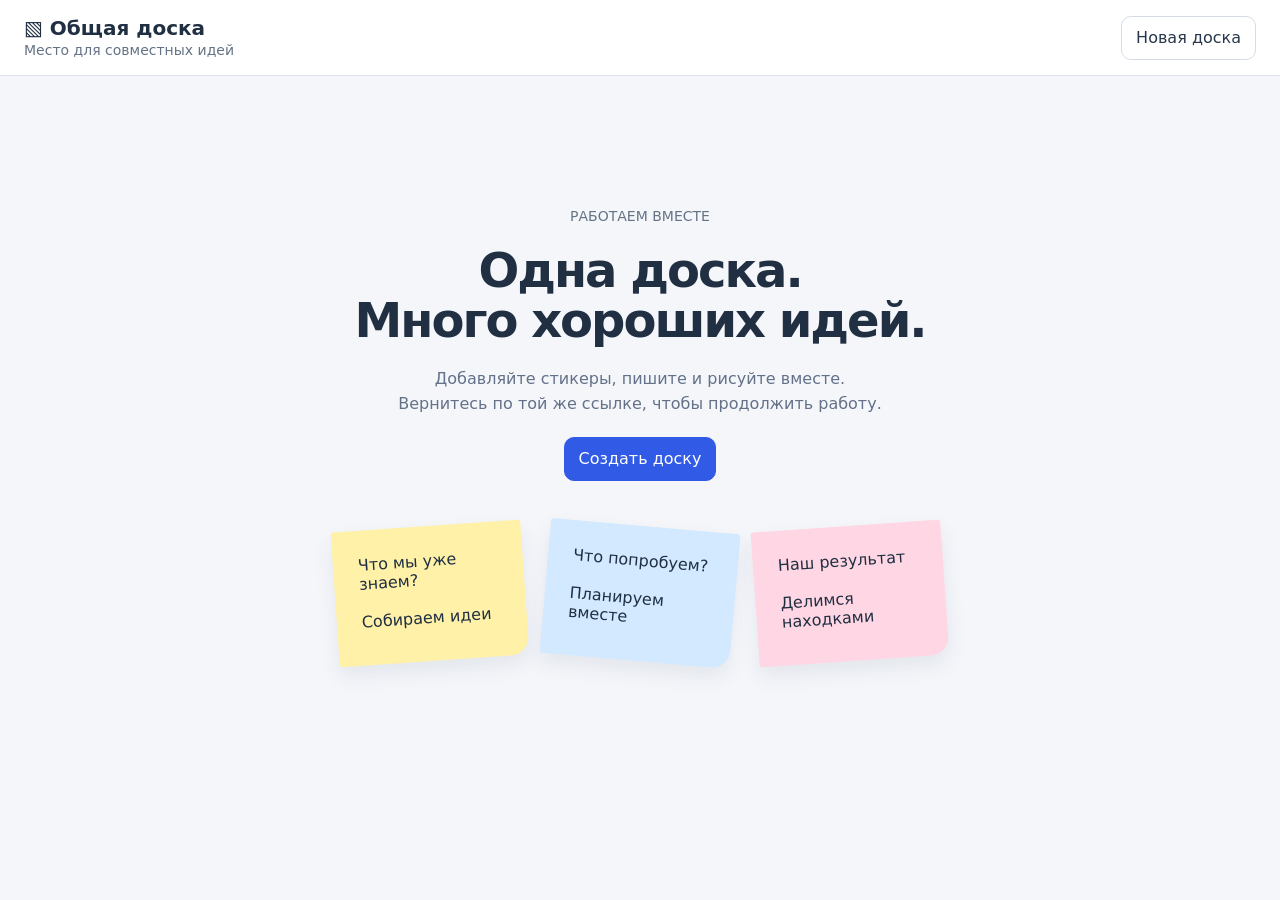
==== obshchaya-doska/index.html @ 19464a66 "Publish shared whiteboard on GitHub Pages" ====
<!doctype html><html lang="ru"><meta charset="utf-8"><meta name="viewport" content="width=device-width,initial-scale=1"><title>Общая доска</title>
<style>
*{box-sizing:border-box}body{margin:0;color:#202f42;background:#f4f6fa;font:16px system-ui,Arial}button,input,textarea{font:inherit}button{cursor:pointer;border:1px solid #d5dce6;border-radius:10px;background:white;color:#27364a;min-height:44px;padding:9px 14px}button:hover{background:#edf2fa}button.active,.primary{background:#315ae7;color:white;border-color:#315ae7}button:focus-visible,a:focus-visible{outline:3px solid #ed9d31;outline-offset:3px}header{height:76px;background:white;border-bottom:1px solid #dce3ec;display:flex;align-items:center;justify-content:space-between;padding:10px 24px;gap:16px}h1{font-size:20px;margin:0}small{font-size:14px;color:#657386}#status{font-size:14px}#tools{position:absolute;z-index:5;top:98px;left:20px;background:white;padding:8px;box-shadow:0 5px 25px #26334a15;border:1px solid #dce3ec;border-radius:15px;display:flex;gap:6px;flex-wrap:wrap;max-width:calc(100% - 40px)}#surface{position:absolute;top:76px;bottom:0;left:0;right:0;overflow:auto;touch-action:none;background-image:radial-gradient(#c9d1e0 1px,transparent 1px);background-size:22px 22px}#world{width:5000px;height:4000px;position:relative;transform-origin:0 0}#objects{position:absolute;inset:0;pointer-events:none}.obj{position:absolute;pointer-events:auto;cursor:grab;user-select:none;white-space:pre-wrap;overflow-wrap:anywhere;line-height:1.4}.obj.note{width:220px;min-height:135px;padding:20px;border-radius:3px 3px 18px 3px;box-shadow:0 6px 12px #17274415;border:1px solid #0000000d}.obj.text{padding:10px;min-width:90px;max-width:360px;font-size:23px}.obj.selected{outline:3px solid #315ae7;outline-offset:4px}.yellow{background:#fff1a8}.pink{background:#ffd7e4}.blue{background:#d3e9ff}.green{background:#d8f1ce}.ink{background:#edf0f6}svg{position:absolute;inset:0;overflow:visible;pointer-events:none}svg path{pointer-events:stroke;cursor:pointer;stroke-linecap:round;stroke-linejoin:round;fill:none}#welcome{max-width:820px;margin:90px auto;padding:40px;text-align:center}#welcome h2{font-size:48px;letter-spacing:-2px;line-height:1.05;margin:20px 0}#welcome p{max-width:500px;margin:20px auto;line-height:1.6;color:#637189}.demo{display:flex;justify-content:center;gap:20px;margin:45px 0}.demo div{padding:25px;width:190px;height:135px;text-align:left;box-shadow:0 10px 20px #20344814;border-radius:3px 3px 18px 3px;transform:rotate(-4deg)}.demo div:nth-child(2){transform:rotate(5deg)}dialog{border:1px solid #d5dce6;border-radius:20px;padding:25px;width:min(470px,95vw);box-shadow:0 20px 100px #16203530}dialog::backdrop{background:#18294466}textarea{width:100%;height:140px;resize:vertical;padding:12px;border:1px solid #aebbd0;border-radius:10px}label{display:block;margin:15px 0}#shareurl{width:100%;padding:12px;border:1px solid #aebbd0;border-radius:8px}.row{display:flex;gap:8px;flex-wrap:wrap;margin-top:16px}.color{width:44px;padding:4px;color:#26364b}#notice{position:fixed;bottom:22px;left:50%;transform:translateX(-50%);background:#25364b;color:white;border-radius:12px;padding:12px 20px;z-index:10;max-width:90vw}#notice:empty{display:none}[hidden]{display:none!important}@media(max-width:650px){header{padding:10px 12px}h1{font-size:17px}header small{display:none}#tools{left:10px;top:88px;gap:4px;max-width:calc(100% - 20px)}#tools button{padding:8px}#welcome{margin-top:30px;padding:22px}#welcome h2{font-size:38px}.demo{gap:10px}.demo div{width:145px}}
</style>
<header><div><h1>▧ Общая доска</h1><small>Место для совместных идей</small></div><span id="status" role="status"></span><div class="row" style="margin:0"><button id="share" hidden>Пригласить</button><button id="new">Новая доска</button></div></header>
<section id="welcome"><small>РАБОТАЕМ ВМЕСТЕ</small><h2>Одна доска.<br>Много хороших идей.</h2><p>Добавляйте стикеры, пишите и рисуйте вместе. Вернитесь по той же ссылке, чтобы продолжить работу.</p><button id="start" class="primary">Создать доску</button><div class="demo" aria-hidden="true"><div class="yellow">Что мы уже знаем?<br><br>Собираем идеи</div><div class="blue">Что попробуем?<br><br>Планируем вместе</div><div class="pink">Наш результат<br><br>Делимся находками</div></div><div id="recent"></div></section>
<div id="surface" hidden><div id="world"><svg id="drawing" width="5000" height="4000" aria-label="Рисунки"></svg><div id="objects"></div></div></div>
<nav id="tools" aria-label="Инструменты доски" hidden><button data-mode="select" class="active">Выбор</button><button data-mode="note">Стикер</button><button data-mode="text">Текст</button><button data-mode="pen">Перо</button><button data-mode="hand">Рука</button><button id="color" class="yellow" title="Цвет следующего объекта">Цвет</button><button id="edit" disabled>Изменить</button><button id="del" disabled>Удалить</button><button id="export">Скачать копию</button></nav>
<dialog id="editor"><form id="editform"><h2 id="editor-title">Стикер</h2><label>Текст<textarea id="text" maxlength="5000" required></textarea></label><label>Цвет</label><div class="row" id="colors"></div><div class="row"><button class="primary">Сохранить</button><button type="button" id="cancel">Отмена</button></div><p id="error" role="status"></p></form></dialog>
<dialog id="invite"><h2>Пригласить на доску</h2><p>Любой, у кого есть ссылка, сможет редактировать эту доску.</p><input id="shareurl" readonly aria-label="Ссылка на доску"><div class="row"><button id="copy">Скопировать</button><button id="close">Закрыть</button></div><p id="copystatus" role="status"></p></dialog><div id="notice" role="status"></div>
<script>
const $=id=>document.getElementById(id),colors=['yellow','pink','blue','green','ink'];let board=new URLSearchParams(location.search).get('board'),objects=new Map(),selected=null,mode='select',color='yellow',draft=null,drag=null,busy=new Set(),polling=false,noticeTimer;
function notice(text){$('notice').textContent=text;clearTimeout(noticeTimer);noticeTimer=setTimeout(()=>$('notice').textContent='',6000)}
async function api(path,options){const r=await fetch('https://obshchaya-doska-maks.edgybramble.chatgpt.site/api/boards'+path,options);let j;try{j=await r.json()}catch{throw Error('Не удалось связаться с сервером')}if(!r.ok){const err=Error(j.error||'Ошибка сервера');err.status=r.status;throw err}return j}
function status(t){$('status').textContent=t}
function setMode(m){mode=m;document.querySelectorAll('[data-mode]').forEach(b=>b.classList.toggle('active',b.dataset.mode===m));$('surface').style.cursor=m==='hand'?'grab':m==='pen'?'crosshair':'default'}
function pick(id){selected=id;$('edit').disabled=!id||objects.get(id)?.data.type==='stroke';$('del').disabled=!id;paint()}
function paint(){const layer=$('objects'),svg=$('drawing');layer.replaceChildren();svg.replaceChildren();for(const [id,o] of objects){if(o.deleted)continue;const d=o.data;if(d.type==='stroke'){const p=document.createElementNS('http://www.w3.org/2000/svg','path');p.setAttribute('d',d.points.map((v,i)=>(i?'L':'M')+(v[0]+d.x)+' '+(v[1]+d.y)).join(' '));p.setAttribute('stroke',({yellow:'#c69316',pink:'#cf4b7d',blue:'#315ae7',green:'#368257',ink:'#25364b'})[d.color]);p.setAttribute('stroke-width',selected===id?'7':'4');p.dataset.id=id;svg.append(p);continue}const el=document.createElement('div');el.className='obj '+d.type+' '+d.color+(selected===id?' selected':'');el.style.left=d.x+'px';el.style.top=d.y+'px';el.textContent=d.text;el.dataset.id=id;el.tabIndex=0;el.setAttribute('aria-label',d.type==='note'?'Стикер. '+d.text:'Текст. '+d.text);layer.append(el)}}
async function refresh(){if(!board||polling)return;polling=true;try{const j=await api('/'+board);for(const o of j.objects){if(!busy.has(o.id)&&drag?.id!==o.id)objects.set(o.id,o)}paint();status(busy.size?'Сохраняем…':'Все изменения сохранены')}catch(err){status('Нет связи');notice(err.message)}finally{polling=false}}
async function put(o){if(busy.has(o.id))return false;busy.add(o.id);status('Сохраняем…');try{const j=await api('/'+board+'/objects/'+o.id,{method:'PUT',headers:{'Content-Type':'application/json'},body:JSON.stringify(o)});objects.set(o.id,{...o,version:j.version});status('Все изменения сохранены');return true}catch(err){notice(err.message);status('Не сохранено');return false}finally{busy.delete(o.id);await refresh()}}
function pos(ev){const r=$('world').getBoundingClientRect();return [Math.round(ev.clientX-r.left),Math.round(ev.clientY-r.top)]}
function openEdit(o){draft=structuredClone(o);$('text').value=o.data.text;drawColors();$('error').textContent='';$('editor-title').textContent=o.data.type==='note'?'Стикер':'Текст';$('editor').showModal();$('text').focus()}
function drawColors(){$('colors').replaceChildren();for(const c of colors){const b=document.createElement('button');b.type='button';b.textContent=({yellow:'Жёлтый',pink:'Розовый',blue:'Голубой',green:'Зелёный',ink:'Серый'})[c];b.className=c;b.setAttribute('aria-pressed',draft.data.color===c);b.onclick=()=>{draft.data.color=c;drawColors()};$('colors').append(b)}}
document.querySelectorAll('[data-mode]').forEach(b=>b.onclick=()=>setMode(b.dataset.mode));
$('color').onclick=()=>{color=colors[(colors.indexOf(color)+1)%colors.length];$('color').className=color};
async function create(){try{status('Создаём…');const j=await api('',{method:'POST'});location.href='?board='+j.id}catch(e){notice(e.message);status('Не удалось создать')}}
$('start').onclick=create;$('new').onclick=create;
$('surface').addEventListener('pointerdown',ev=>{if(ev.button!==0)return;const [x,y]=pos(ev),id=ev.target.closest('[data-id]')?.dataset.id;
 if(mode==='hand'){drag={pan:true,sx:ev.clientX,sy:ev.clientY,left:$('surface').scrollLeft,top:$('surface').scrollTop};$('surface').setPointerCapture(ev.pointerId);return}
 if(mode==='pen'){drag={pen:true,points:[[x,y]]};$('surface').setPointerCapture(ev.pointerId);return}
 if(mode==='note'||mode==='text'){openEdit({id:crypto.randomUUID(),version:0,deleted:0,data:{type:mode,x,y,text:'',color,points:[]}});return}
 if(id){pick(id);const o=objects.get(id);if(busy.has(id))return;drag={id,start:[x,y],original:structuredClone(o)};$('surface').setPointerCapture(ev.pointerId)}else pick(null)
});
$('surface').addEventListener('pointermove',ev=>{if(!drag)return;const [x,y]=pos(ev);if(drag.pan){$('surface').scrollLeft=drag.left+drag.sx-ev.clientX;$('surface').scrollTop=drag.top+drag.sy-ev.clientY;return}if(drag.pen){if(drag.points.length>=3000)return;const p=drag.points.at(-1);if(Math.hypot(p[0]-x,p[1]-y)<3)return;drag.points.push([x,y]);paint();const line=document.createElementNS('http://www.w3.org/2000/svg','path');line.setAttribute('d',drag.points.map((p,i)=>(i?'L':'M')+p.join(' ')).join(' '));line.setAttribute('stroke','#315ae7');line.setAttribute('stroke-width','4');$('drawing').append(line);return}const o=structuredClone(drag.original);o.data.x+=x-drag.start[0];o.data.y+=y-drag.start[1];objects.set(o.id,o);paint()});
async function release(cancel){if(!drag)return;const d=drag;drag=null;if(d.pan)return;if(d.pen){if(!cancel&&d.points.length>1)await put({id:crypto.randomUUID(),version:0,deleted:0,data:{type:'stroke',x:0,y:0,points:d.points,text:'',color}});return}const o=objects.get(d.id);if(cancel){objects.set(d.id,d.original);paint();return}if(o.data.x!==d.original.data.x||o.data.y!==d.original.data.y)await put(o)}
$('surface').addEventListener('pointerup',()=>release(false));$('surface').addEventListener('pointercancel',()=>release(true));
$('surface').addEventListener('dblclick',ev=>{const id=ev.target.closest('[data-id]')?.dataset.id;if(id&&objects.get(id).data.type!=='stroke')openEdit(objects.get(id))});
$('objects').addEventListener('keydown',ev=>{const o=objects.get(ev.target.dataset.id);if(!o)return;if(ev.key==='Enter'){openEdit(o);return}const move={ArrowLeft:[-10,0],ArrowRight:[10,0],ArrowUp:[0,-10],ArrowDown:[0,10]}[ev.key];if(move){ev.preventDefault();const n=structuredClone(o);n.data.x+=move[0];n.data.y+=move[1];put(n)}});
$('edit').onclick=()=>{if(selected)openEdit(objects.get(selected))};$('del').onclick=async()=>{if(selected){const o={...objects.get(selected),deleted:1};await put(o);pick(null)}};
$('editform').onsubmit=async ev=>{ev.preventDefault();draft.data.text=$('text').value;const submit=ev.submitter;submit.disabled=true;const ok=await put(draft);submit.disabled=false;if(ok){$('editor').close();setMode('select')}else $('error').textContent='Текст сохранён в этом окне. Скопируй его перед закрытием или повтори сохранение.'};
$('cancel').onclick=()=>$('editor').close();
$('share').onclick=()=>{$('shareurl').value=location.href;$('invite').showModal()};$('close').onclick=()=>$('invite').close();$('copy').onclick=async()=>{try{await navigator.clipboard.writeText(location.href);$('copystatus').textContent='Ссылка скопирована'}catch{$('shareurl').select();$('copystatus').textContent='Скопируй выделенную ссылку'}};
$('export').onclick=()=>{const a=document.createElement('a'),url=URL.createObjectURL(new Blob([JSON.stringify({board,objects:[...objects.values()]},null,2)],{type:'application/json'}));a.href=url;a.download='board.json';a.click();setTimeout(()=>URL.revokeObjectURL(url),1000)};
if(board&&/^[a-f0-9-]{36}$/.test(board)){$('welcome').hidden=true;$('surface').hidden=false;$('tools').hidden=false;$('share').hidden=false;try{localStorage.setItem('last-board',board)}catch{}refresh();setInterval(refresh,1200)}else{board=null;try{const id=localStorage.getItem('last-board');if(/^[a-f0-9-]{36}$/.test(id)){const a=document.createElement('a');a.href='?board='+id;a.textContent='Вернуться к последней доске';$('recent').append(a)}}catch{}}
</script></html>
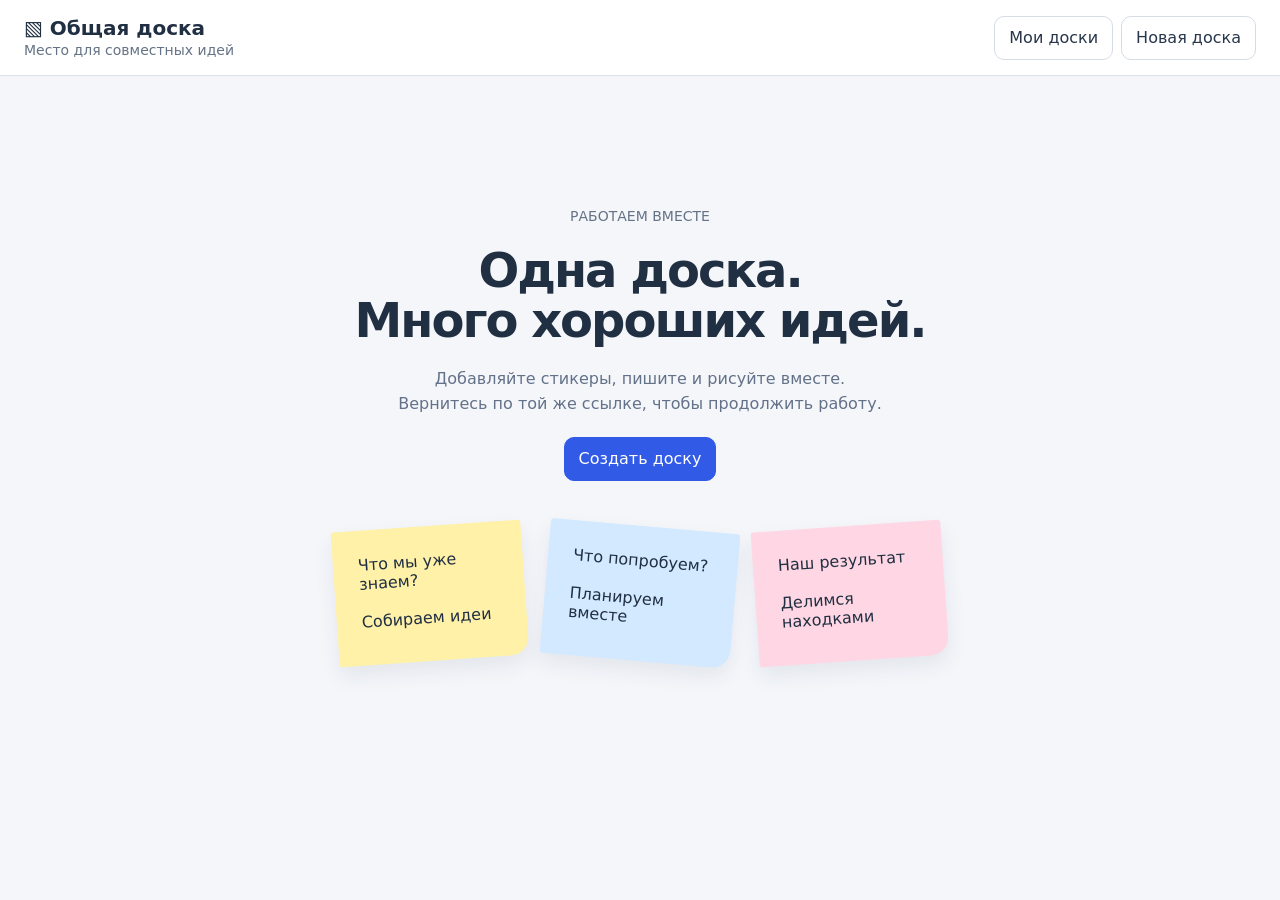
==== commit b03ff8aa: "Add board workspace, drawing tools, paste, undo and zoom" ====
--- a/obshchaya-doska/index.html
+++ b/obshchaya-doska/index.html
@@ -1,45 +1,322 @@
 <!doctype html><html lang="ru"><meta charset="utf-8"><meta name="viewport" content="width=device-width,initial-scale=1"><title>Общая доска</title>
 <style>
 *{box-sizing:border-box}body{margin:0;color:#202f42;background:#f4f6fa;font:16px system-ui,Arial}button,input,textarea{font:inherit}button{cursor:pointer;border:1px solid #d5dce6;border-radius:10px;background:white;color:#27364a;min-height:44px;padding:9px 14px}button:hover{background:#edf2fa}button.active,.primary{background:#315ae7;color:white;border-color:#315ae7}button:focus-visible,a:focus-visible{outline:3px solid #ed9d31;outline-offset:3px}header{height:76px;background:white;border-bottom:1px solid #dce3ec;display:flex;align-items:center;justify-content:space-between;padding:10px 24px;gap:16px}h1{font-size:20px;margin:0}small{font-size:14px;color:#657386}#status{font-size:14px}#tools{position:absolute;z-index:5;top:98px;left:20px;background:white;padding:8px;box-shadow:0 5px 25px #26334a15;border:1px solid #dce3ec;border-radius:15px;display:flex;gap:6px;flex-wrap:wrap;max-width:calc(100% - 40px)}#surface{position:absolute;top:76px;bottom:0;left:0;right:0;overflow:auto;touch-action:none;background-image:radial-gradient(#c9d1e0 1px,transparent 1px);background-size:22px 22px}#world{width:5000px;height:4000px;position:relative;transform-origin:0 0}#objects{position:absolute;inset:0;pointer-events:none}.obj{position:absolute;pointer-events:auto;cursor:grab;user-select:none;white-space:pre-wrap;overflow-wrap:anywhere;line-height:1.4}.obj.note{width:220px;min-height:135px;padding:20px;border-radius:3px 3px 18px 3px;box-shadow:0 6px 12px #17274415;border:1px solid #0000000d}.obj.text{padding:10px;min-width:90px;max-width:360px;font-size:23px}.obj.selected{outline:3px solid #315ae7;outline-offset:4px}.yellow{background:#fff1a8}.pink{background:#ffd7e4}.blue{background:#d3e9ff}.green{background:#d8f1ce}.ink{background:#edf0f6}svg{position:absolute;inset:0;overflow:visible;pointer-events:none}svg path{pointer-events:stroke;cursor:pointer;stroke-linecap:round;stroke-linejoin:round;fill:none}#welcome{max-width:820px;margin:90px auto;padding:40px;text-align:center}#welcome h2{font-size:48px;letter-spacing:-2px;line-height:1.05;margin:20px 0}#welcome p{max-width:500px;margin:20px auto;line-height:1.6;color:#637189}.demo{display:flex;justify-content:center;gap:20px;margin:45px 0}.demo div{padding:25px;width:190px;height:135px;text-align:left;box-shadow:0 10px 20px #20344814;border-radius:3px 3px 18px 3px;transform:rotate(-4deg)}.demo div:nth-child(2){transform:rotate(5deg)}dialog{border:1px solid #d5dce6;border-radius:20px;padding:25px;width:min(470px,95vw);box-shadow:0 20px 100px #16203530}dialog::backdrop{background:#18294466}textarea{width:100%;height:140px;resize:vertical;padding:12px;border:1px solid #aebbd0;border-radius:10px}label{display:block;margin:15px 0}#shareurl{width:100%;padding:12px;border:1px solid #aebbd0;border-radius:8px}.row{display:flex;gap:8px;flex-wrap:wrap;margin-top:16px}.color{width:44px;padding:4px;color:#26364b}#notice{position:fixed;bottom:22px;left:50%;transform:translateX(-50%);background:#25364b;color:white;border-radius:12px;padding:12px 20px;z-index:10;max-width:90vw}#notice:empty{display:none}[hidden]{display:none!important}@media(max-width:650px){header{padding:10px 12px}h1{font-size:17px}header small{display:none}#tools{left:10px;top:88px;gap:4px;max-width:calc(100% - 20px)}#tools button{padding:8px}#welcome{margin-top:30px;padding:22px}#welcome h2{font-size:38px}.demo{gap:10px}.demo div{width:145px}}
+#extent{position:relative;width:5000px;height:4000px;overflow:hidden}
+.obj.image{line-height:0;border-radius:6px;box-shadow:0 4px 14px #17274422}
+.obj.image img{display:block;width:100%;height:auto;border-radius:inherit;pointer-events:none}
+.zoom{display:flex;gap:2px}
+.zoom button{min-width:44px}
+#preview{pointer-events:none}
+#dashboard{width:min(920px,calc(100% - 36px));margin:48px auto}
+#dashboard h2{font-size:2rem}
+#dashboard input,#key-value,#rename-title{min-height:44px;padding:8px 10px;border:1px solid #aebbd0;border-radius:9px;max-width:100%;margin-right:6px}
+#key-value{width:100%}
+#board-list{display:grid;grid-template-columns:repeat(auto-fit,minmax(200px,1fr));gap:12px;margin:24px 0}
+.board-card{display:grid;gap:10px;padding:16px;background:#fff;border:1px solid #d5dce6;border-radius:14px}
+.board-card a{color:#2449b8;overflow-wrap:anywhere;min-height:30px}
 </style>
-<header><div><h1>▧ Общая доска</h1><small>Место для совместных идей</small></div><span id="status" role="status"></span><div class="row" style="margin:0"><button id="share" hidden>Пригласить</button><button id="new">Новая доска</button></div></header>
+<header><div><h1>▧ Общая доска</h1><small>Место для совместных идей</small></div><span id="status" role="status"></span><div class="row" style="margin:0"><button id="share" hidden>Пригласить</button><button id="dashboard-link">Мои доски</button><button id="new">Новая доска</button></div></header>
 <section id="welcome"><small>РАБОТАЕМ ВМЕСТЕ</small><h2>Одна доска.<br>Много хороших идей.</h2><p>Добавляйте стикеры, пишите и рисуйте вместе. Вернитесь по той же ссылке, чтобы продолжить работу.</p><button id="start" class="primary">Создать доску</button><div class="demo" aria-hidden="true"><div class="yellow">Что мы уже знаем?<br><br>Собираем идеи</div><div class="blue">Что попробуем?<br><br>Планируем вместе</div><div class="pink">Наш результат<br><br>Делимся находками</div></div><div id="recent"></div></section>
-<div id="surface" hidden><div id="world"><svg id="drawing" width="5000" height="4000" aria-label="Рисунки"></svg><div id="objects"></div></div></div>
-<nav id="tools" aria-label="Инструменты доски" hidden><button data-mode="select" class="active">Выбор</button><button data-mode="note">Стикер</button><button data-mode="text">Текст</button><button data-mode="pen">Перо</button><button data-mode="hand">Рука</button><button id="color" class="yellow" title="Цвет следующего объекта">Цвет</button><button id="edit" disabled>Изменить</button><button id="del" disabled>Удалить</button><button id="export">Скачать копию</button></nav>
+<main id="dashboard" hidden>
+ <h2>Мои доски</h2>
+ <p id="account-status" role="status"></p>
+ <section id="signed-out">
+  <button id="create-account" class="primary">Создать кабинет</button>
+  <form id="login-form"><label for="account-key">Уже есть ключ доступа?</label><input id="account-key" autocomplete="off" spellcheck="false" required placeholder="Вставить ключ доступа" maxlength="64"><button>Войти</button></form>
+ </section>
+ <section id="signed-in" hidden>
+  <form id="new-board-form"><label for="board-title">Название новой доски</label><input id="board-title" required maxlength="80" placeholder="Например, план занятия"><button class="primary">Создать доску</button></form>
+  <div id="board-list"></div>
+  <div class="row"><button id="show-key">Ключ доступа</button><button id="logout">Выйти</button></div>
+ </section>
+</main>
+<dialog id="key-dialog"><h2>Ключ доступа</h2><p>Сохрани его для входа с другого устройства. Ключ даёт доступ к списку твоих досок.</p><input id="key-value" readonly aria-label="Ключ доступа"><div class="row"><button id="copy-key">Скопировать</button><button id="close-key">Закрыть</button></div><p id="key-status" role="status"></p></dialog>
+<dialog id="rename-dialog"><form id="rename-form"><label for="rename-title">Новое название доски</label><input id="rename-title" maxlength="80" required><div class="row"><button class="primary">Сохранить</button><button id="cancel-rename" type="button">Отмена</button></div></form></dialog>
+<div id="surface" hidden><div id="extent"><div id="world"><svg id="drawing" width="5000" height="4000" aria-label="Рисунки"></svg><div id="objects"></div></div></div></div>
+<nav id="tools" aria-label="Инструменты доски" hidden><button data-mode="select" class="active">Выбор</button><button data-mode="note">Стикер</button><button data-mode="text">Текст</button><button data-mode="pencil">Карандаш</button><button data-mode="pen">Перо</button><button data-mode="eraser">Ластик</button><button data-mode="hand">Рука</button><button id="color" class="yellow" title="Цвет следующего объекта">Цвет</button><button id="edit" disabled>Изменить</button><button id="del" disabled>Удалить</button><button id="image">Картинка</button><input id="image-file" type="file" accept="image/*" hidden><button id="undo" title="Ctrl+Z" disabled>Отменить</button><div class="zoom"><button id="zoom-out" aria-label="Уменьшить масштаб">−</button><button id="zoom-reset" aria-label="Сбросить масштаб">100%</button><button id="zoom-in" aria-label="Увеличить масштаб">+</button></div><button id="export">Скачать копию</button></nav>
 <dialog id="editor"><form id="editform"><h2 id="editor-title">Стикер</h2><label>Текст<textarea id="text" maxlength="5000" required></textarea></label><label>Цвет</label><div class="row" id="colors"></div><div class="row"><button class="primary">Сохранить</button><button type="button" id="cancel">Отмена</button></div><p id="error" role="status"></p></form></dialog>
 <dialog id="invite"><h2>Пригласить на доску</h2><p>Любой, у кого есть ссылка, сможет редактировать эту доску.</p><input id="shareurl" readonly aria-label="Ссылка на доску"><div class="row"><button id="copy">Скопировать</button><button id="close">Закрыть</button></div><p id="copystatus" role="status"></p></dialog><div id="notice" role="status"></div>
 <script>
 const $=id=>document.getElementById(id),colors=['yellow','pink','blue','green','ink'];let board=new URLSearchParams(location.search).get('board'),objects=new Map(),selected=null,mode='select',color='yellow',draft=null,drag=null,busy=new Set(),polling=false,noticeTimer;
 function notice(text){$('notice').textContent=text;clearTimeout(noticeTimer);noticeTimer=setTimeout(()=>$('notice').textContent='',6000)}
-async function api(path,options){const r=await fetch('https://obshchaya-doska-maks.edgybramble.chatgpt.site/api/boards'+path,options);let j;try{j=await r.json()}catch{throw Error('Не удалось связаться с сервером')}if(!r.ok){const err=Error(j.error||'Ошибка сервера');err.status=r.status;throw err}return j}
+async function api(path,options,endpoint='/api/boards'){const r=await fetch('https://obshchaya-doska-maks.edgybramble.chatgpt.site'+endpoint+path,options);let j;try{j=await r.json()}catch{throw Error('Не удалось связаться с сервером')}if(!r.ok){const err=Error(j.error||'Ошибка сервера');err.status=r.status;throw err}return j}
 function status(t){$('status').textContent=t}
-function setMode(m){mode=m;document.querySelectorAll('[data-mode]').forEach(b=>b.classList.toggle('active',b.dataset.mode===m));$('surface').style.cursor=m==='hand'?'grab':m==='pen'?'crosshair':'default'}
-function pick(id){selected=id;$('edit').disabled=!id||objects.get(id)?.data.type==='stroke';$('del').disabled=!id;paint()}
-function paint(){const layer=$('objects'),svg=$('drawing');layer.replaceChildren();svg.replaceChildren();for(const [id,o] of objects){if(o.deleted)continue;const d=o.data;if(d.type==='stroke'){const p=document.createElementNS('http://www.w3.org/2000/svg','path');p.setAttribute('d',d.points.map((v,i)=>(i?'L':'M')+(v[0]+d.x)+' '+(v[1]+d.y)).join(' '));p.setAttribute('stroke',({yellow:'#c69316',pink:'#cf4b7d',blue:'#315ae7',green:'#368257',ink:'#25364b'})[d.color]);p.setAttribute('stroke-width',selected===id?'7':'4');p.dataset.id=id;svg.append(p);continue}const el=document.createElement('div');el.className='obj '+d.type+' '+d.color+(selected===id?' selected':'');el.style.left=d.x+'px';el.style.top=d.y+'px';el.textContent=d.text;el.dataset.id=id;el.tabIndex=0;el.setAttribute('aria-label',d.type==='note'?'Стикер. '+d.text:'Текст. '+d.text);layer.append(el)}}
-async function refresh(){if(!board||polling)return;polling=true;try{const j=await api('/'+board);for(const o of j.objects){if(!busy.has(o.id)&&drag?.id!==o.id)objects.set(o.id,o)}paint();status(busy.size?'Сохраняем…':'Все изменения сохранены')}catch(err){status('Нет связи');notice(err.message)}finally{polling=false}}
-async function put(o){if(busy.has(o.id))return false;busy.add(o.id);status('Сохраняем…');try{const j=await api('/'+board+'/objects/'+o.id,{method:'PUT',headers:{'Content-Type':'application/json'},body:JSON.stringify(o)});objects.set(o.id,{...o,version:j.version});status('Все изменения сохранены');return true}catch(err){notice(err.message);status('Не сохранено');return false}finally{busy.delete(o.id);await refresh()}}
-function pos(ev){const r=$('world').getBoundingClientRect();return [Math.round(ev.clientX-r.left),Math.round(ev.clientY-r.top)]}
+function setMode(m){mode=m;document.querySelectorAll('[data-mode]').forEach(b=>b.classList.toggle('active',b.dataset.mode===m));$('surface').style.cursor=m==='hand'?'grab':['pen','pencil','eraser'].includes(m)?'crosshair':'default'}
+function pick(id){selected=id;$('edit').disabled=!['note','text'].includes(objects.get(id)?.data.type);$('del').disabled=!id;paint()}
+function paint(){const layer=$('objects'),svg=$('drawing');layer.replaceChildren();svg.replaceChildren();for(const [id,o] of objects){if(o.deleted)continue;const d=o.data;if(d.type==='stroke'){const p=document.createElementNS('http://www.w3.org/2000/svg','path');p.setAttribute('d',strokePath(d.points,d.x,d.y));p.setAttribute('stroke',({yellow:'#c69316',pink:'#cf4b7d',blue:'#315ae7',green:'#368257',ink:'#25364b'})[d.color]);p.setAttribute('stroke-width',selected===id?'7':String(strokeWidths[d.tool]||4));p.dataset.id=id;svg.append(p);continue}const el=document.createElement('div');el.className='obj '+d.type+' '+d.color+(selected===id?' selected':'');el.style.left=d.x+'px';el.style.top=d.y+'px';if(d.type==='image'){
+  const img=document.createElement('img');
+  img.src=d.src;img.alt='Изображение на доске';img.draggable=false;
+  el.style.width=d.width+'px';el.append(img);
+ }else el.textContent=d.text;
+ el.dataset.id=id;el.tabIndex=0;el.setAttribute('aria-label',d.type==='image'?'Изображение':d.type==='note'?'Стикер. '+d.text:'Текст. '+d.text);layer.append(el)}}
+async function refresh(){if(!board||polling)return;polling=true;try{const j=await api('/'+board);let changed=false;
+ for(const o of j.objects){
+  if(busy.has(o.id)||drag?.id===o.id||(objects.get(o.id)?.version??0)>=o.version)continue;
+  objects.set(o.id,o);changed=true;
+ }
+ if(changed&&!drag?.pen){if(objects.get(selected)?.deleted)pick(null);else paint();}status(busy.size?'Сохраняем…':'Все изменения сохранены')}catch(err){status('Нет связи');notice(err.message)}finally{polling=false}}
+async function put(o,{remember=true,previous=objects.get(o.id)}={}){if(busy.has(o.id))return false;busy.add(o.id);status('Сохраняем…');try{const j=await api('/'+board+'/objects/'+o.id,{method:'PUT',headers:{'Content-Type':'application/json'},body:JSON.stringify(o)});objects.set(o.id,{...o,version:j.version});
+ if(remember){history.push({id:o.id,previous,version:j.version});if(history.length>60)history.shift();}
+ updateUndo();paint();status('Все изменения сохранены');return true}catch(err){notice(err.message);status('Не сохранено');return false}finally{busy.delete(o.id);await refresh()}}
+const history=[];
+const strokeWidths={pencil:1.7,pen:4.6};
+const ink={yellow:'#c69316',pink:'#cf4b7d',blue:'#315ae7',green:'#368257',ink:'#25364b'};
+let zoom=1, lastPoint=null, undoing=false;
+function pos(ev){
+ const r=$('world').getBoundingClientRect();
+ return [(ev.clientX-r.left)/zoom,(ev.clientY-r.top)/zoom].map(n=>Math.round(n*10)/10);
+}
+function strokePath(points,x=0,y=0){
+ if(!points.length)return '';
+ const at=(a,b)=>a+x+' '+(b+y);
+ const first=points[0],last=points.at(-1);
+ let path='M'+at(...first);
+ for(let i=1;i<points.length-1;i++){
+  const [a,b]=points[i], [c,d]=points[i+1];
+  path+=' Q'+at(a,b)+' '+at((a+c)/2,(b+d)/2);
+ }
+ return path+' L'+at(...last);
+}
+function changeZoom(next,event){
+ if(drag)return;
+ const surface=$('surface'), r=surface.getBoundingClientRect();
+ const x=event?event.clientX-r.left:surface.clientWidth/2;
+ const y=event?event.clientY-r.top:surface.clientHeight/2;
+ const worldX=(surface.scrollLeft+x)/zoom,worldY=(surface.scrollTop+y)/zoom;
+ zoom=Math.max(.25,Math.min(3,Math.round(next*100)/100));
+ $('extent').style.width=5000*zoom+'px';
+ $('extent').style.height=4000*zoom+'px';
+ $('world').style.transform='scale('+zoom+')';
+ surface.style.backgroundSize=22*zoom+'px '+22*zoom+'px';
+ surface.scrollLeft=worldX*zoom-x;
+ surface.scrollTop=worldY*zoom-y;
+ $('zoom-reset').textContent=Math.round(zoom*100)+'%';
+}
+$('zoom-out').onclick=()=>changeZoom(zoom/1.25);
+$('zoom-in').onclick=()=>changeZoom(zoom*1.25);
+$('zoom-reset').onclick=()=>changeZoom(1);
+$('surface').addEventListener('wheel',event=>{
+ if(!event.ctrlKey&&!event.metaKey)return;
+ event.preventDefault();
+ changeZoom(zoom*(event.deltaY<0?1.12:1/1.12),event);
+},{passive:false});
+
+function updateUndo(){$('undo').disabled=undoing||!history.length;}
+async function undo(){
+ if(undoing||!history.length||busy.size||drag)return;
+ undoing=true;
+ updateUndo();
+ try{
+  const entry=history.at(-1),current=objects.get(entry.id);
+  if(current?.version!==entry.version){
+   history.pop();notice('Этот объект уже изменил другой участник. Его правка сохранена.');return;
+  }
+  const previous=entry.previous;
+  const restored=previous?{...previous,version:current.version}:{...current,deleted:1};
+  if(!await put(restored,{remember:false}))return;
+  history.pop();
+  const older=history.findLast(item=>item.id===entry.id);
+  if(older&&older.version===previous?.version)older.version=current.version+1;
+  if(restored.deleted&&selected===entry.id)pick(null);
+  notice('Действие отменено.');
+ }finally{undoing=false;updateUndo();}
+}
+$('undo').onclick=undo;
+function typing(target){return target.matches('input, textarea, [contenteditable]:not([contenteditable="false"])');}
+document.addEventListener('keydown',event=>{
+ if(!board||typing(event.target)||document.querySelector('dialog[open]'))return;
+ if((event.ctrlKey||event.metaKey)&&!event.shiftKey&&event.key.toLowerCase()==='z'){
+  event.preventDefault();undo();
+ }
+});
+$('surface').addEventListener('pointerleave',()=>{if(!drag)lastPoint=null;});
+function insertPoint(){
+ if(lastPoint)return lastPoint;
+ const surface=$('surface');
+ return [(surface.scrollLeft+surface.clientWidth*.38)/zoom,(surface.scrollTop+surface.clientHeight*.42)/zoom];
+}
+async function insertObject(data){
+ const [x,y]=insertPoint();
+ const id=crypto.randomUUID();
+ if(await put({id,version:0,deleted:0,data:{x,y,text:'',color,points:[],...data}})){
+  setMode('select');pick(id);
+ }
+}
+async function pasteImage(file){
+ if(file.size>20*1024*1024){notice('Выбери изображение размером до 20 МБ.');return;}
+ let decoded;
+ try{
+  decoded=await createImageBitmap(file);
+  const canvas=document.createElement('canvas'), ctx=canvas.getContext('2d');
+  let scale=Math.min(1,1400/Math.max(decoded.width,decoded.height));
+  for(let i=0;i<6;i++){
+   canvas.width=Math.max(1,Math.round(decoded.width*scale));
+   canvas.height=Math.max(1,Math.round(decoded.height*scale));
+   ctx.drawImage(decoded,0,0,canvas.width,canvas.height);
+   const src=canvas.toDataURL('image/webp',.85);
+   if(src.length<=420000){
+    await insertObject({type:'image',src,width:Math.min(480,canvas.width)});return;
+   }
+   scale*=.72;
+  }
+  notice('Изображение слишком большое для доски.');
+ }catch{notice('Не удалось открыть изображение. Попробуй PNG, JPEG или WebP.');}
+ finally{decoded?.close();}
+}
+$('image').onclick=()=>$('image-file').click();
+$('image-file').onchange=event=>{
+ const file=event.target.files[0];
+ if(file)pasteImage(file);
+ event.target.value='';
+};
+document.addEventListener('paste',event=>{
+ if(!board||typing(event.target)||document.querySelector('dialog[open]'))return;
+ const clipboard=event.clipboardData;
+ const file=Array.from(clipboard.files).find(item=>item.type.startsWith('image/'));
+ if(file){event.preventDefault();pasteImage(file);return;}
+ const text=clipboard.getData('text/plain').trim();
+ if(text){
+  event.preventDefault();insertObject({type:'text',text:text.slice(0,5000)});
+  if(text.length>5000)notice('Вставлены первые 5000 символов.');
+ }
+});
 function openEdit(o){draft=structuredClone(o);$('text').value=o.data.text;drawColors();$('error').textContent='';$('editor-title').textContent=o.data.type==='note'?'Стикер':'Текст';$('editor').showModal();$('text').focus()}
 function drawColors(){$('colors').replaceChildren();for(const c of colors){const b=document.createElement('button');b.type='button';b.textContent=({yellow:'Жёлтый',pink:'Розовый',blue:'Голубой',green:'Зелёный',ink:'Серый'})[c];b.className=c;b.setAttribute('aria-pressed',draft.data.color===c);b.onclick=()=>{draft.data.color=c;drawColors()};$('colors').append(b)}}
 document.querySelectorAll('[data-mode]').forEach(b=>b.onclick=()=>setMode(b.dataset.mode));
 $('color').onclick=()=>{color=colors[(colors.indexOf(color)+1)%colors.length];$('color').className=color};
 async function create(){try{status('Создаём…');const j=await api('',{method:'POST'});location.href='?board='+j.id}catch(e){notice(e.message);status('Не удалось создать')}}
-$('start').onclick=create;$('new').onclick=create;
+$('start').onclick=create;
+$('new').onclick=()=>{if(accountKey)location.href='?view=mine';else create();};
+$('dashboard-link').onclick=()=>location.href='?view=mine';
+const dashboard=new URLSearchParams(location.search).get('view')==='mine';
+let accountKey='';
+try{accountKey=localStorage.getItem('board-account')||'';}catch{}
+function keepAccount(key){
+ accountKey=key;
+ try{if(key)localStorage.setItem('board-account',key);else localStorage.removeItem('board-account');}catch{}
+}
+const accountStatus=text=>$('account-status').textContent=text;
+function myRequest(path='',method='GET',data){
+ const headers={Authorization:'Bearer '+accountKey};
+ if(data)headers['Content-Type']='application/json';
+ return api(path,{method,headers,body:data?JSON.stringify(data):undefined},'/api/my-boards');
+}
+async function showDashboard(){
+ $('signed-out').hidden=Boolean(accountKey);$('signed-in').hidden=!accountKey;
+ $('board-list').replaceChildren();
+ accountStatus('');
+ if(!accountKey)return;
+ try{
+  const {boards}=await myRequest();
+  if(!boards.length)accountStatus('У тебя пока нет досок.');
+  for(const b of boards){
+   const card=document.createElement('div');card.className='board-card';
+   const link=document.createElement('a');link.href='?board='+encodeURIComponent(b.id);link.textContent=b.title;
+   const rename=document.createElement('button');rename.textContent='Переименовать';
+   rename.onclick=()=>{$('rename-title').value=b.title;$('rename-form').dataset.board=b.id;$('rename-dialog').showModal();};
+   card.append(link,rename);$('board-list').append(card);
+  }
+ }catch(error){
+  if(error.status===401){keepAccount('');await showDashboard();}
+  accountStatus(error.message);
+ }
+}
+$('create-account').onclick=async event=>{
+ const button=event.currentTarget;button.disabled=true;
+ try{const {key}=await api('',{method:'POST'},'/api/account');keepAccount(key);await showDashboard();$('show-key').click();}
+ catch(error){accountStatus(error.message);}finally{button.disabled=false;}
+};
+$('login-form').onsubmit=async event=>{
+ event.preventDefault();
+ const candidate=$('account-key').value.trim().toLowerCase();
+ if(!/^[a-f0-9]{64}$/.test(candidate)){accountStatus('Проверь ключ доступа.');return;}
+ keepAccount(candidate);await showDashboard();$('account-key').value='';
+};
+$('new-board-form').onsubmit=async event=>{
+ event.preventDefault();const button=event.submitter;button.disabled=true;
+ try{const {id}=await myRequest('','POST',{title:$('board-title').value});location.href='?board='+encodeURIComponent(id);}
+ catch(error){accountStatus(error.message);}finally{button.disabled=false;}
+};
+$('rename-form').onsubmit=async event=>{
+ event.preventDefault();const button=event.submitter;button.disabled=true;
+ try{await myRequest('/'+event.target.dataset.board,'PATCH',{title:$('rename-title').value});$('rename-dialog').close();await showDashboard();}
+ catch(error){notice(error.message);}finally{button.disabled=false;}
+};
+$('cancel-rename').onclick=()=>$('rename-dialog').close();
+$('logout').onclick=()=>{keepAccount('');showDashboard();};
+$('show-key').onclick=()=>{$('key-value').value=accountKey;$('key-status').textContent='';$('key-dialog').showModal();};
+$('close-key').onclick=()=>{$('key-dialog').close();$('key-value').value='';};
+$('copy-key').onclick=async()=>{
+ try{await navigator.clipboard.writeText(accountKey);$('key-status').textContent='Ключ скопирован.';}
+ catch{$('key-value').select();$('key-status').textContent='Скопируй выделенный ключ.';}
+};
 $('surface').addEventListener('pointerdown',ev=>{if(ev.button!==0)return;const [x,y]=pos(ev),id=ev.target.closest('[data-id]')?.dataset.id;
  if(mode==='hand'){drag={pan:true,sx:ev.clientX,sy:ev.clientY,left:$('surface').scrollLeft,top:$('surface').scrollTop};$('surface').setPointerCapture(ev.pointerId);return}
- if(mode==='pen'){drag={pen:true,points:[[x,y]]};$('surface').setPointerCapture(ev.pointerId);return}
+ if(mode==='eraser'){
+  drag={eraser:true};eraseStroke(ev.target);$('surface').setPointerCapture(ev.pointerId);return;
+ }
+ if(mode==='pen'||mode==='pencil'){const line=document.createElementNS('http://www.w3.org/2000/svg','path');
+  line.id='preview';line.setAttribute('stroke',ink[color]);line.setAttribute('stroke-width',String(strokeWidths[mode]));
+  $('drawing').append(line);drag={pen:true,points:[[x,y]],color,tool:mode,line,frame:0};$('surface').setPointerCapture(ev.pointerId);return}
  if(mode==='note'||mode==='text'){openEdit({id:crypto.randomUUID(),version:0,deleted:0,data:{type:mode,x,y,text:'',color,points:[]}});return}
  if(id){pick(id);const o=objects.get(id);if(busy.has(id))return;drag={id,start:[x,y],original:structuredClone(o)};$('surface').setPointerCapture(ev.pointerId)}else pick(null)
 });
-$('surface').addEventListener('pointermove',ev=>{if(!drag)return;const [x,y]=pos(ev);if(drag.pan){$('surface').scrollLeft=drag.left+drag.sx-ev.clientX;$('surface').scrollTop=drag.top+drag.sy-ev.clientY;return}if(drag.pen){if(drag.points.length>=3000)return;const p=drag.points.at(-1);if(Math.hypot(p[0]-x,p[1]-y)<3)return;drag.points.push([x,y]);paint();const line=document.createElementNS('http://www.w3.org/2000/svg','path');line.setAttribute('d',drag.points.map((p,i)=>(i?'L':'M')+p.join(' ')).join(' '));line.setAttribute('stroke','#315ae7');line.setAttribute('stroke-width','4');$('drawing').append(line);return}const o=structuredClone(drag.original);o.data.x+=x-drag.start[0];o.data.y+=y-drag.start[1];objects.set(o.id,o);paint()});
-async function release(cancel){if(!drag)return;const d=drag;drag=null;if(d.pan)return;if(d.pen){if(!cancel&&d.points.length>1)await put({id:crypto.randomUUID(),version:0,deleted:0,data:{type:'stroke',x:0,y:0,points:d.points,text:'',color}});return}const o=objects.get(d.id);if(cancel){objects.set(d.id,d.original);paint();return}if(o.data.x!==d.original.data.x||o.data.y!==d.original.data.y)await put(o)}
-$('surface').addEventListener('pointerup',()=>release(false));$('surface').addEventListener('pointercancel',()=>release(true));
-$('surface').addEventListener('dblclick',ev=>{const id=ev.target.closest('[data-id]')?.dataset.id;if(id&&objects.get(id).data.type!=='stroke')openEdit(objects.get(id))});
-$('objects').addEventListener('keydown',ev=>{const o=objects.get(ev.target.dataset.id);if(!o)return;if(ev.key==='Enter'){openEdit(o);return}const move={ArrowLeft:[-10,0],ArrowRight:[10,0],ArrowUp:[0,-10],ArrowDown:[0,10]}[ev.key];if(move){ev.preventDefault();const n=structuredClone(o);n.data.x+=move[0];n.data.y+=move[1];put(n)}});
+function eraseStroke(target){
+ const id=target?.closest('path[data-id]')?.dataset.id;
+ const o=objects.get(id);
+ if(o&&!o.deleted&&!busy.has(id))put({...o,deleted:1});
+}
+function sampleStroke(event,d){
+ const samples=event.getCoalescedEvents?.();
+ for(const sample of samples?.length?samples:[event]){
+  if(d.points.length>=3000)break;
+  const [x,y]=pos(sample),p=d.points.at(-1);
+  if(Math.hypot(p[0]-x,p[1]-y)>=Math.max(.35,1/zoom))d.points.push([x,y]);
+ }
+}
+$('surface').addEventListener('pointermove',ev=>{
+ lastPoint=pos(ev);
+ if(!drag)return;
+ if(drag.pan){$('surface').scrollLeft=drag.left+drag.sx-ev.clientX;$('surface').scrollTop=drag.top+drag.sy-ev.clientY;return;}
+ if(drag.eraser){eraseStroke(document.elementFromPoint(ev.clientX,ev.clientY));return;}
+ if(drag.pen){
+  const d=drag;
+  sampleStroke(ev,d);
+  if(!d.frame)d.frame=requestAnimationFrame(()=>{
+   d.frame=0;d.line.setAttribute('d',strokePath(d.points));
+  });
+  return;
+ }
+ const o=structuredClone(drag.original);
+ o.data.x+=lastPoint[0]-drag.start[0];o.data.y+=lastPoint[1]-drag.start[1];
+ objects.set(o.id,o);paint();
+});
+async function release(cancel,event){
+ if(!drag)return;
+ const d=drag;drag=null;
+ if(d.pan||d.eraser)return;
+ if(d.pen){
+  cancelAnimationFrame(d.frame);d.line.remove();paint();
+  if(!cancel){
+   sampleStroke(event,d);
+   if(d.points.length===1){const [x,y]=d.points[0];d.points.push([x+.1,y]);}
+   await put({id:crypto.randomUUID(),version:0,deleted:0,data:{type:'stroke',x:0,y:0,points:d.points,text:'',color:d.color,tool:d.tool}});
+  }else paint();
+  return;
+ }
+ const o=objects.get(d.id);
+ objects.set(d.id,d.original);
+ if(!cancel&&(o.data.x!==d.original.data.x||o.data.y!==d.original.data.y))await put(o);
+ else paint();
+}
+$('surface').addEventListener('pointerup',ev=>release(false,ev));$('surface').addEventListener('pointercancel',()=>release(true));
+$('surface').addEventListener('dblclick',ev=>{const id=ev.target.closest('[data-id]')?.dataset.id;if(id&&['note','text'].includes(objects.get(id).data.type))openEdit(objects.get(id))});
+$('objects').addEventListener('keydown',ev=>{const o=objects.get(ev.target.dataset.id);if(!o)return;if(ev.key==='Enter'&&['note','text'].includes(o.data.type)){openEdit(o);return}const move={ArrowLeft:[-10,0],ArrowRight:[10,0],ArrowUp:[0,-10],ArrowDown:[0,10]}[ev.key];if(move){ev.preventDefault();const n=structuredClone(o);n.data.x+=move[0];n.data.y+=move[1];put(n)}});
 $('edit').onclick=()=>{if(selected)openEdit(objects.get(selected))};$('del').onclick=async()=>{if(selected){const o={...objects.get(selected),deleted:1};await put(o);pick(null)}};
 $('editform').onsubmit=async ev=>{ev.preventDefault();draft.data.text=$('text').value;const submit=ev.submitter;submit.disabled=true;const ok=await put(draft);submit.disabled=false;if(ok){$('editor').close();setMode('select')}else $('error').textContent='Текст сохранён в этом окне. Скопируй его перед закрытием или повтори сохранение.'};
 $('cancel').onclick=()=>$('editor').close();
 $('share').onclick=()=>{$('shareurl').value=location.href;$('invite').showModal()};$('close').onclick=()=>$('invite').close();$('copy').onclick=async()=>{try{await navigator.clipboard.writeText(location.href);$('copystatus').textContent='Ссылка скопирована'}catch{$('shareurl').select();$('copystatus').textContent='Скопируй выделенную ссылку'}};
-$('export').onclick=()=>{const a=document.createElement('a'),url=URL.createObjectURL(new Blob([JSON.stringify({board,objects:[...objects.values()]},null,2)],{type:'application/json'}));a.href=url;a.download='board.json';a.click();setTimeout(()=>URL.revokeObjectURL(url),1000)};
-if(board&&/^[a-f0-9-]{36}$/.test(board)){$('welcome').hidden=true;$('surface').hidden=false;$('tools').hidden=false;$('share').hidden=false;try{localStorage.setItem('last-board',board)}catch{}refresh();setInterval(refresh,1200)}else{board=null;try{const id=localStorage.getItem('last-board');if(/^[a-f0-9-]{36}$/.test(id)){const a=document.createElement('a');a.href='?board='+id;a.textContent='Вернуться к последней доске';$('recent').append(a)}}catch{}}
+$('export').onclick=()=>{const a=document.createElement('a'),url=URL.createObjectURL(new Blob([JSON.stringify({board,objects:[...objects.values()].filter(o=>!o.deleted)},null,2)],{type:'application/json'}));a.href=url;a.download='board.json';a.click();setTimeout(()=>URL.revokeObjectURL(url),1000)};
+if(dashboard){board=null;$('welcome').hidden=true;$('dashboard').hidden=false;showDashboard();}
+else if(board&&/^[a-f0-9-]{36}$/.test(board)){$('welcome').hidden=true;$('surface').hidden=false;$('tools').hidden=false;$('share').hidden=false;try{localStorage.setItem('last-board',board)}catch{}refresh();setInterval(refresh,1200)}else{board=null;try{const id=localStorage.getItem('last-board');if(/^[a-f0-9-]{36}$/.test(id)){const a=document.createElement('a');a.href='?board='+id;a.textContent='Вернуться к последней доске';$('recent').append(a)}}catch{}}
 </script></html>
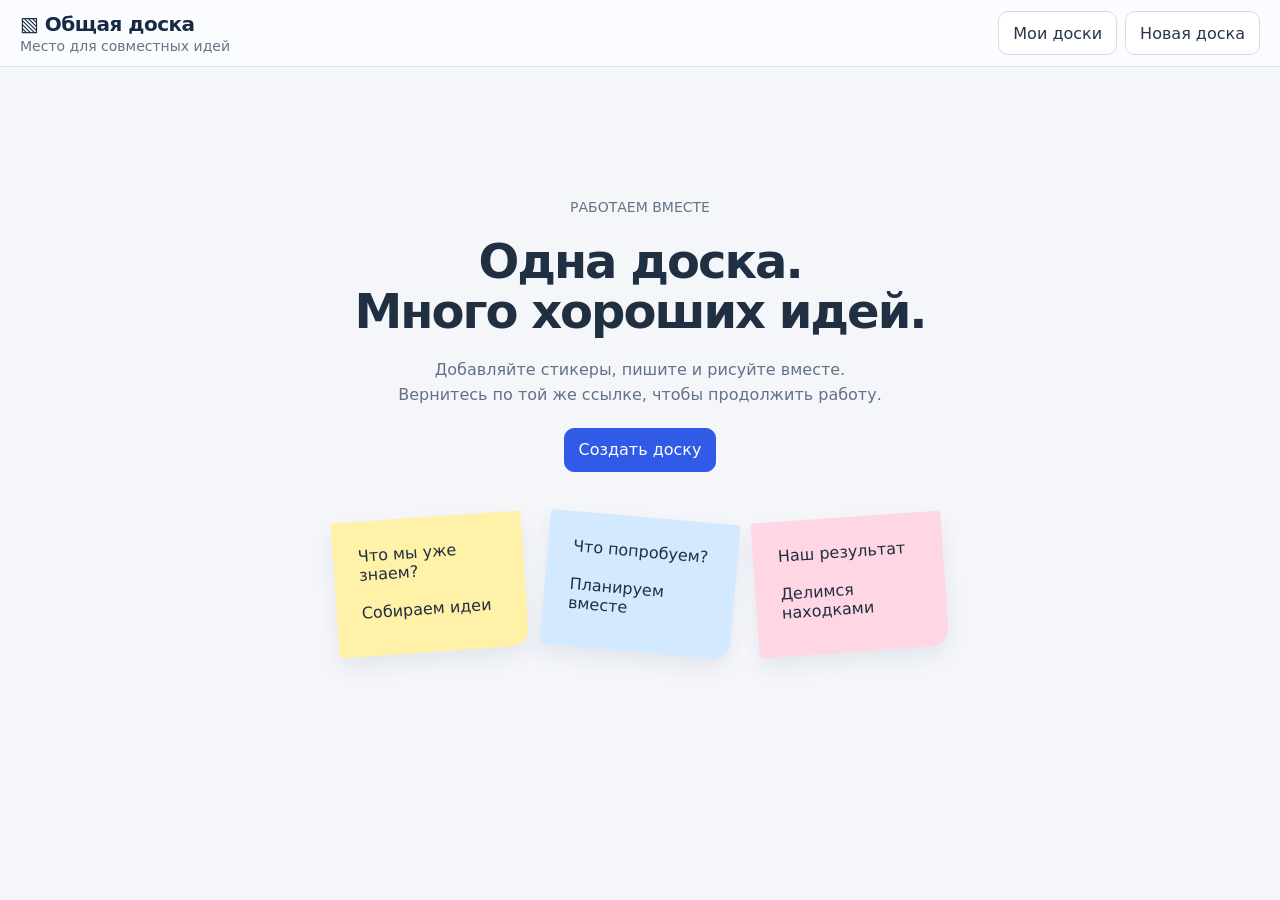
==== commit 2e7ed7bb: "Give the whiteboard a colorful animated toolbar" ====
--- a/obshchaya-doska/index.html
+++ b/obshchaya-doska/index.html
@@ -14,6 +14,60 @@
 #board-list{display:grid;grid-template-columns:repeat(auto-fit,minmax(200px,1fr));gap:12px;margin:24px 0}
 .board-card{display:grid;gap:10px;padding:16px;background:#fff;border:1px solid #d5dce6;border-radius:14px}
 .board-card a{color:#2449b8;overflow-wrap:anywhere;min-height:30px}
+
+body:has(#surface:not([hidden])){background:#edf2f8}
+header{position:relative;z-index:6;height:67px;padding:8px 20px;background:#fafcff;border-color:#d9e3ef}
+header h1{letter-spacing:-.025em;color:#172a43}
+header .row{align-items:center}
+header #share{background:#315ae7;border-color:#315ae7;color:#fff;font-weight:700}
+#surface{top:67px;background-color:#f6f9fe;background-image:linear-gradient(to right,#dfe7f2 1px,transparent 1px),linear-gradient(to bottom,#dfe7f2 1px,transparent 1px);background-size:32px 32px}
+#tools{top:84px;left:16px;max-height:calc(100dvh - 102px);max-width:none;width:128px;padding:6px;gap:4px;flex-direction:column;flex-wrap:nowrap;overflow:auto;border-radius:17px;border-color:#d9e3ef;background:#fcfdff;box-shadow:0 14px 36px #203b651a;scrollbar-width:thin}
+.tool-group{display:flex;flex-direction:column;gap:3px}
+.tool-group+.tool-group{border-top:1px solid #e1e8f2;padding-top:4px}
+#tools .tool-button{display:flex;align-items:center;width:100%;min-height:43px;gap:6px;padding:4px;background:transparent;border:1px solid transparent;border-radius:10px;color:#273a54;text-align:left}
+#tools .tool-button:not(:disabled):hover{background:#edf3fb}
+#tools .tool-button.active{background:#e6efff;border-color:#c1d2f7;color:#203f91;box-shadow:inset 2px 0 #4266dc}
+#tools .tool-button:disabled{opacity:.46;cursor:default}
+#tools .tool-button:focus-visible{outline-offset:-2px}
+.tool-label{font-size:.875rem;line-height:1.1;font-weight:650}
+.tool-icon{position:relative;display:grid;place-items:center;width:29px;height:29px;flex:0 0 29px;border-radius:8px;background:var(--tile);color:var(--icon)}
+.tool-icon svg{position:static;inset:auto;width:19px;height:19px;pointer-events:none}
+.tool-icon svg *{pointer-events:none}
+.tone-violet{--tile:#ebdfff;--icon:#5c34b5}
+.tone-cyan{--tile:#d8f4f8;--icon:#0d6475}
+.tone-green{--tile:#d9f2e4;--icon:#166346}
+.tone-blue{--tile:#dceaff;--icon:#214eb2}
+.tone-pink{--tile:#ffe2ed;--icon:#a03467}
+.tone-amber{--tile:#ffedc9;--icon:#815000}
+#color .tool-icon::after{content:'';position:absolute;right:-2px;bottom:-2px;width:10px;height:10px;border-radius:50%;border:2px solid #fff;background:var(--swatch,#f4bc39)}
+#color[data-color=pink]{--swatch:#cf4b7d}
+#color[data-color=blue]{--swatch:#315ae7}
+#color[data-color=green]{--swatch:#368257}
+#color[data-color=ink]{--swatch:#25364b}
+#zoom-controls{position:fixed;z-index:5;right:18px;bottom:18px;display:flex;gap:2px;padding:5px;background:#fcfdff;border:1px solid #d9e3ef;border-radius:15px;box-shadow:0 10px 28px #203b651c}
+#zoom-controls button{border:0;min-width:43px;padding:6px 9px;font-weight:750;background:transparent}
+#zoom-controls button:hover{background:#e8f0ff;color:#214eb2}
+#notice{bottom:76px}
+@keyframes tool-tap{0%{transform:scale(.83)}55%{transform:scale(1.13)}100%{transform:scale(1)}}
+@media(prefers-reduced-motion:no-preference){
+ .tool-icon{transition:transform 160ms ease,filter 160ms ease}
+ .tool-button:not(:disabled):is(:hover,:focus-visible) .tool-icon{transform:translateY(-2px) rotate(-7deg);filter:saturate(1.18)}
+ .tool-button.active .tool-icon,.tool-button:not(:disabled):active .tool-icon{animation:tool-tap 245ms ease-out}
+}
+@media(max-width:680px){
+ header{padding:6px 9px;gap:6px}
+ header h1{font-size:16px}
+ header #status{display:none}
+ header .row{gap:4px}
+ header button{font-size:.875rem;padding:8px}
+ #tools{position:fixed;top:auto;bottom:8px;left:8px;right:8px;width:auto;max-height:none;display:flex;flex-direction:row;gap:6px;padding:4px;overflow-x:auto}
+ .tool-group{flex-direction:row;flex:none}
+ .tool-group+.tool-group{border-top:0;border-left:1px solid #e1e8f2;padding:0 0 0 5px}
+ #tools .tool-button{flex-direction:column;width:61px;min-height:60px;gap:3px;padding:3px 1px;text-align:center}
+ .tool-label{font-size:.875rem}
+ #zoom-controls{bottom:92px;right:8px}
+ #notice{bottom:150px}
+}
 </style>
 <header><div><h1>▧ Общая доска</h1><small>Место для совместных идей</small></div><span id="status" role="status"></span><div class="row" style="margin:0"><button id="share" hidden>Пригласить</button><button id="dashboard-link">Мои доски</button><button id="new">Новая доска</button></div></header>
 <section id="welcome"><small>РАБОТАЕМ ВМЕСТЕ</small><h2>Одна доска.<br>Много хороших идей.</h2><p>Добавляйте стикеры, пишите и рисуйте вместе. Вернитесь по той же ссылке, чтобы продолжить работу.</p><button id="start" class="primary">Создать доску</button><div class="demo" aria-hidden="true"><div class="yellow">Что мы уже знаем?<br><br>Собираем идеи</div><div class="blue">Что попробуем?<br><br>Планируем вместе</div><div class="pink">Наш результат<br><br>Делимся находками</div></div><div id="recent"></div></section>
@@ -33,7 +87,12 @@
 <dialog id="key-dialog"><h2>Ключ доступа</h2><p>Сохрани его для входа с другого устройства. Ключ даёт доступ к списку твоих досок.</p><input id="key-value" readonly aria-label="Ключ доступа"><div class="row"><button id="copy-key">Скопировать</button><button id="close-key">Закрыть</button></div><p id="key-status" role="status"></p></dialog>
 <dialog id="rename-dialog"><form id="rename-form"><label for="rename-title">Новое название доски</label><input id="rename-title" maxlength="80" required><div class="row"><button class="primary">Сохранить</button><button id="cancel-rename" type="button">Отмена</button></div></form></dialog>
 <div id="surface" hidden><div id="extent"><div id="world"><svg id="drawing" width="5000" height="4000" aria-label="Рисунки"></svg><div id="objects"></div></div></div></div>
-<nav id="tools" aria-label="Инструменты доски" hidden><button data-mode="select" class="active">Выбор</button><button data-mode="note">Стикер</button><button data-mode="text">Текст</button><button data-mode="pencil">Карандаш</button><button data-mode="pen">Перо</button><button data-mode="eraser">Ластик</button><button data-mode="hand">Рука</button><button id="color" class="yellow" title="Цвет следующего объекта">Цвет</button><button id="edit" disabled>Изменить</button><button id="del" disabled>Удалить</button><button id="image">Картинка</button><input id="image-file" type="file" accept="image/*" hidden><button id="undo" title="Ctrl+Z" disabled>Отменить</button><div class="zoom"><button id="zoom-out" aria-label="Уменьшить масштаб">−</button><button id="zoom-reset" aria-label="Сбросить масштаб">100%</button><button id="zoom-in" aria-label="Увеличить масштаб">+</button></div><button id="export">Скачать копию</button></nav>
+<nav id="tools" aria-label="Инструменты доски" hidden>
+<div class="tool-group"><button type="button" data-mode="select" aria-pressed="true" class="tool-button tone-violet active" title="Выбор" ><span class="tool-icon" aria-hidden="true"><svg viewBox="0 0 24 24" fill="none" stroke="currentColor" stroke-width="1.8" stroke-linecap="round" stroke-linejoin="round"><path d="m5 3 14 10-7 1-3 6z"/><path d="m12 14 4 5"/></svg></span><span class="tool-label">Выбор</span></button><button type="button" data-mode="hand" aria-pressed="false" class="tool-button tone-cyan" title="Рука" ><span class="tool-icon" aria-hidden="true"><svg viewBox="0 0 24 24" fill="none" stroke="currentColor" stroke-width="1.8" stroke-linecap="round" stroke-linejoin="round"><path d="M8 13V6a1.5 1.5 0 0 1 3 0v5-7a1.5 1.5 0 0 1 3 0v7-5a1.5 1.5 0 0 1 3 0v6-3a1.5 1.5 0 0 1 3 0v5a7 7 0 0 1-7 7c-3 0-4-1-6-3l-3-4a1.5 1.5 0 0 1 2-2z"/></svg></span><span class="tool-label">Рука</span></button><button type="button" data-mode="note" aria-pressed="false" class="tool-button tone-amber" title="Стикер" ><span class="tool-icon" aria-hidden="true"><svg viewBox="0 0 24 24" fill="none" stroke="currentColor" stroke-width="1.8" stroke-linecap="round" stroke-linejoin="round"><path d="M5 3h14a2 2 0 0 1 2 2v9l-7 7H5a2 2 0 0 1-2-2V5a2 2 0 0 1 2-2z"/><path d="M14 21v-5a2 2 0 0 1 2-2h5M7 8h10M7 12h5"/></svg></span><span class="tool-label">Стикер</span></button><button type="button" data-mode="text" aria-pressed="false" class="tool-button tone-violet" title="Текст" ><span class="tool-icon" aria-hidden="true"><svg viewBox="0 0 24 24" fill="none" stroke="currentColor" stroke-width="1.8" stroke-linecap="round" stroke-linejoin="round"><path d="M4 7V4h16v3M12 4v16m-4 0h8"/></svg></span><span class="tool-label">Текст</span></button><button type="button" id="image" class="tool-button tone-green" title="Картинка" ><span class="tool-icon" aria-hidden="true"><svg viewBox="0 0 24 24" fill="none" stroke="currentColor" stroke-width="1.8" stroke-linecap="round" stroke-linejoin="round"><rect x="3" y="4" width="18" height="16" rx="3"/><circle cx="9" cy="9" r="1.5"/><path d="m4 17 4-4 3 3 4-5 5 6"/></svg></span><span class="tool-label">Картинка</span></button></div>
+<div class="tool-group"><button type="button" data-mode="pencil" aria-pressed="false" class="tool-button tone-amber" title="Карандаш" ><span class="tool-icon" aria-hidden="true"><svg viewBox="0 0 24 24" fill="none" stroke="currentColor" stroke-width="1.8" stroke-linecap="round" stroke-linejoin="round"><path d="m4 20 1-5L16 4a2 2 0 0 1 3 0l1 1a2 2 0 0 1 0 3L9 19zM14 6l4 4M5 15l4 4"/></svg></span><span class="tool-label">Карандаш</span></button><button type="button" data-mode="pen" aria-pressed="false" class="tool-button tone-blue" title="Перо" ><span class="tool-icon" aria-hidden="true"><svg viewBox="0 0 24 24" fill="none" stroke="currentColor" stroke-width="1.8" stroke-linecap="round" stroke-linejoin="round"><path d="m5 19 2-8 7-7 6 6-7 7zM5 19l5-5m4-10 2-2 6 6-2 2"/><circle cx="11" cy="13" r="1"/></svg></span><span class="tool-label">Перо</span></button><button type="button" data-mode="eraser" aria-pressed="false" class="tool-button tone-pink" title="Ластик" ><span class="tool-icon" aria-hidden="true"><svg viewBox="0 0 24 24" fill="none" stroke="currentColor" stroke-width="1.8" stroke-linecap="round" stroke-linejoin="round"><path d="m4 12 8-8a2 2 0 0 1 3 0l5 5a2 2 0 0 1 0 3l-8 8H9l-5-5a2 2 0 0 1 0-3zM8 8l8 8m-4 4h9"/></svg></span><span class="tool-label">Ластик</span></button><button type="button" id="color" class="tool-button tone-pink" title="Цвет" ><span class="tool-icon" aria-hidden="true"><svg viewBox="0 0 24 24" fill="none" stroke="currentColor" stroke-width="1.8" stroke-linecap="round" stroke-linejoin="round"><path d="M12 3a9 9 0 1 0 0 18h2a2 2 0 0 0 1-3.7 1 1 0 0 1 .6-1.8H18a3 3 0 0 0 3-3 9 9 0 0 0-9-9.5Z"/><path d="M7 10h.01M11 7h.01M15 8h.01M7 14h.01" stroke-width="3"/></svg></span><span class="tool-label">Цвет</span></button></div>
+<div class="tool-group"><button type="button" id="edit" class="tool-button tone-blue" title="Изменить" disabled><span class="tool-icon" aria-hidden="true"><svg viewBox="0 0 24 24" fill="none" stroke="currentColor" stroke-width="1.8" stroke-linecap="round" stroke-linejoin="round"><path d="M12 4H5a2 2 0 0 0-2 2v13a2 2 0 0 0 2 2h13a2 2 0 0 0 2-2v-7m-12 4 1-4L17 4a2 2 0 0 1 3 3l-8 8z"/></svg></span><span class="tool-label">Изменить</span></button><button type="button" id="del" class="tool-button tone-pink" title="Удалить" disabled><span class="tool-icon" aria-hidden="true"><svg viewBox="0 0 24 24" fill="none" stroke="currentColor" stroke-width="1.8" stroke-linecap="round" stroke-linejoin="round"><path d="M3 6h18M9 6V3h6v3M6 6l1 14h10l1-14m-8 4v6m4-6v6"/></svg></span><span class="tool-label">Удалить</span></button><button type="button" id="undo" class="tool-button tone-blue" title="Отменить" disabled><span class="tool-icon" aria-hidden="true"><svg viewBox="0 0 24 24" fill="none" stroke="currentColor" stroke-width="1.8" stroke-linecap="round" stroke-linejoin="round"><path d="m8 5-5 5 5 5m-5-5h10a6 6 0 0 1 6 6v2"/></svg></span><span class="tool-label">Отменить</span></button><button type="button" id="export" class="tool-button tone-green" title="Скачать копию" ><span class="tool-icon" aria-hidden="true"><svg viewBox="0 0 24 24" fill="none" stroke="currentColor" stroke-width="1.8" stroke-linecap="round" stroke-linejoin="round"><path d="M12 3v12m-4-4 4 4 4-4M5 16v4h14v-4"/></svg></span><span class="tool-label">Скачать копию</span></button></div>
+<input id="image-file" type="file" accept="image/*" hidden></nav>
+<div class="zoom" id="zoom-controls" aria-label="Масштаб доски" hidden><button id="zoom-out" aria-label="Уменьшить масштаб" title="Уменьшить масштаб">−</button><button id="zoom-reset" aria-label="Сбросить масштаб" title="Сбросить масштаб">100%</button><button id="zoom-in" aria-label="Увеличить масштаб" title="Увеличить масштаб">+</button></div>
 <dialog id="editor"><form id="editform"><h2 id="editor-title">Стикер</h2><label>Текст<textarea id="text" maxlength="5000" required></textarea></label><label>Цвет</label><div class="row" id="colors"></div><div class="row"><button class="primary">Сохранить</button><button type="button" id="cancel">Отмена</button></div><p id="error" role="status"></p></form></dialog>
 <dialog id="invite"><h2>Пригласить на доску</h2><p>Любой, у кого есть ссылка, сможет редактировать эту доску.</p><input id="shareurl" readonly aria-label="Ссылка на доску"><div class="row"><button id="copy">Скопировать</button><button id="close">Закрыть</button></div><p id="copystatus" role="status"></p></dialog><div id="notice" role="status"></div>
 <script>
@@ -41,7 +100,7 @@
 function notice(text){$('notice').textContent=text;clearTimeout(noticeTimer);noticeTimer=setTimeout(()=>$('notice').textContent='',6000)}
 async function api(path,options,endpoint='/api/boards'){const r=await fetch('https://obshchaya-doska-maks.edgybramble.chatgpt.site'+endpoint+path,options);let j;try{j=await r.json()}catch{throw Error('Не удалось связаться с сервером')}if(!r.ok){const err=Error(j.error||'Ошибка сервера');err.status=r.status;throw err}return j}
 function status(t){$('status').textContent=t}
-function setMode(m){mode=m;document.querySelectorAll('[data-mode]').forEach(b=>b.classList.toggle('active',b.dataset.mode===m));$('surface').style.cursor=m==='hand'?'grab':['pen','pencil','eraser'].includes(m)?'crosshair':'default'}
+function setMode(m){mode=m;document.querySelectorAll('[data-mode]').forEach(b=>{const active=b.dataset.mode===m;b.classList.toggle('active',active);b.setAttribute('aria-pressed',String(active));});$('surface').style.cursor=m==='hand'?'grab':['pen','pencil','eraser'].includes(m)?'crosshair':'default'}
 function pick(id){selected=id;$('edit').disabled=!['note','text'].includes(objects.get(id)?.data.type);$('del').disabled=!id;paint()}
 function paint(){const layer=$('objects'),svg=$('drawing');layer.replaceChildren();svg.replaceChildren();for(const [id,o] of objects){if(o.deleted)continue;const d=o.data;if(d.type==='stroke'){const p=document.createElementNS('http://www.w3.org/2000/svg','path');p.setAttribute('d',strokePath(d.points,d.x,d.y));p.setAttribute('stroke',({yellow:'#c69316',pink:'#cf4b7d',blue:'#315ae7',green:'#368257',ink:'#25364b'})[d.color]);p.setAttribute('stroke-width',selected===id?'7':String(strokeWidths[d.tool]||4));p.dataset.id=id;svg.append(p);continue}const el=document.createElement('div');el.className='obj '+d.type+' '+d.color+(selected===id?' selected':'');el.style.left=d.x+'px';el.style.top=d.y+'px';if(d.type==='image'){
   const img=document.createElement('img');
@@ -87,7 +146,7 @@
  $('extent').style.width=5000*zoom+'px';
  $('extent').style.height=4000*zoom+'px';
  $('world').style.transform='scale('+zoom+')';
- surface.style.backgroundSize=22*zoom+'px '+22*zoom+'px';
+ surface.style.backgroundSize=32*zoom+'px '+32*zoom+'px';
  surface.scrollLeft=worldX*zoom-x;
  surface.scrollTop=worldY*zoom-y;
  $('zoom-reset').textContent=Math.round(zoom*100)+'%';
@@ -183,7 +242,7 @@
 function openEdit(o){draft=structuredClone(o);$('text').value=o.data.text;drawColors();$('error').textContent='';$('editor-title').textContent=o.data.type==='note'?'Стикер':'Текст';$('editor').showModal();$('text').focus()}
 function drawColors(){$('colors').replaceChildren();for(const c of colors){const b=document.createElement('button');b.type='button';b.textContent=({yellow:'Жёлтый',pink:'Розовый',blue:'Голубой',green:'Зелёный',ink:'Серый'})[c];b.className=c;b.setAttribute('aria-pressed',draft.data.color===c);b.onclick=()=>{draft.data.color=c;drawColors()};$('colors').append(b)}}
 document.querySelectorAll('[data-mode]').forEach(b=>b.onclick=()=>setMode(b.dataset.mode));
-$('color').onclick=()=>{color=colors[(colors.indexOf(color)+1)%colors.length];$('color').className=color};
+$('color').onclick=()=>{color=colors[(colors.indexOf(color)+1)%colors.length];$('color').dataset.color=color};
 async function create(){try{status('Создаём…');const j=await api('',{method:'POST'});location.href='?board='+j.id}catch(e){notice(e.message);status('Не удалось создать')}}
 $('start').onclick=create;
 $('new').onclick=()=>{if(accountKey)location.href='?view=mine';else create();};
@@ -318,5 +377,5 @@
 $('share').onclick=()=>{$('shareurl').value=location.href;$('invite').showModal()};$('close').onclick=()=>$('invite').close();$('copy').onclick=async()=>{try{await navigator.clipboard.writeText(location.href);$('copystatus').textContent='Ссылка скопирована'}catch{$('shareurl').select();$('copystatus').textContent='Скопируй выделенную ссылку'}};
 $('export').onclick=()=>{const a=document.createElement('a'),url=URL.createObjectURL(new Blob([JSON.stringify({board,objects:[...objects.values()].filter(o=>!o.deleted)},null,2)],{type:'application/json'}));a.href=url;a.download='board.json';a.click();setTimeout(()=>URL.revokeObjectURL(url),1000)};
 if(dashboard){board=null;$('welcome').hidden=true;$('dashboard').hidden=false;showDashboard();}
-else if(board&&/^[a-f0-9-]{36}$/.test(board)){$('welcome').hidden=true;$('surface').hidden=false;$('tools').hidden=false;$('share').hidden=false;try{localStorage.setItem('last-board',board)}catch{}refresh();setInterval(refresh,1200)}else{board=null;try{const id=localStorage.getItem('last-board');if(/^[a-f0-9-]{36}$/.test(id)){const a=document.createElement('a');a.href='?board='+id;a.textContent='Вернуться к последней доске';$('recent').append(a)}}catch{}}
+else if(board&&/^[a-f0-9-]{36}$/.test(board)){$('welcome').hidden=true;$('surface').hidden=false;$('tools').hidden=false;$('zoom-controls').hidden=false;$('share').hidden=false;try{localStorage.setItem('last-board',board)}catch{}refresh();setInterval(refresh,1200)}else{board=null;try{const id=localStorage.getItem('last-board');if(/^[a-f0-9-]{36}$/.test(id)){const a=document.createElement('a');a.href='?board='+id;a.textContent='Вернуться к последней доске';$('recent').append(a)}}catch{}}
 </script></html>
